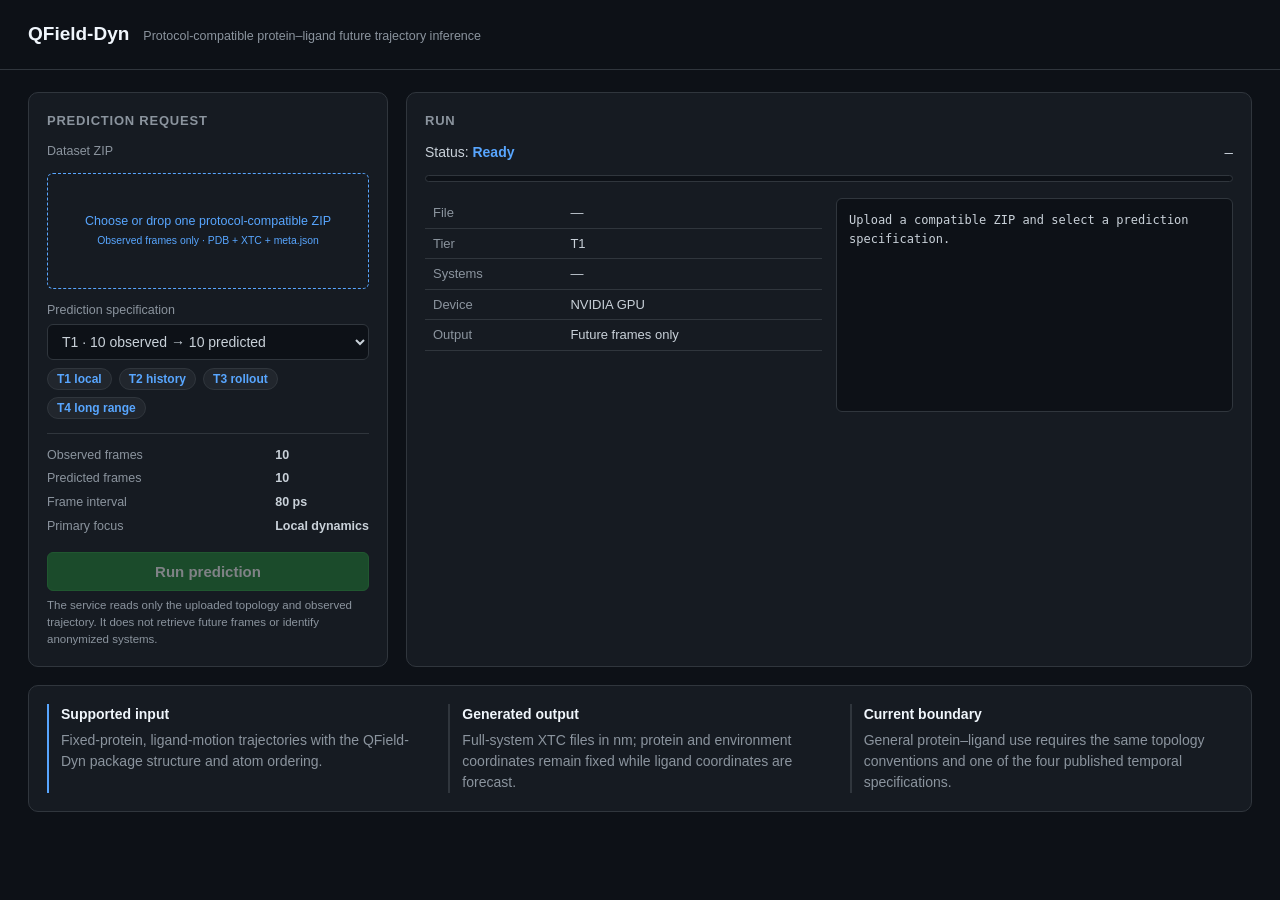
==== web/index.html @ 16ce9143 "Add public trajectory inference portal" ====
<!DOCTYPE html>
<html lang="en">
<head>
<meta charset="utf-8">
<meta name="viewport" content="width=device-width, initial-scale=1">
<title>QField-Dyn — Trajectory Forecast</title>
<style>
  :root {
    --bg:#0d1117; --panel:#161b22; --line:#30363d; --fg:#c9d1d9;
    --dim:#8b949e; --ok:#3fb950; --bad:#f85149; --hi:#58a6ff;
  }
  * { box-sizing:border-box; }
  body { margin:0; background:var(--bg); color:var(--fg); font:14px/1.5 -apple-system,"Segoe UI",Roboto,sans-serif; }
  code, .mono { font-family:ui-monospace,Menlo,Consolas,monospace; }
  header { padding:20px 28px; border-bottom:1px solid var(--line); display:flex; align-items:baseline; gap:14px; }
  header h1 { font-size:19px; margin:0; color:#f0f6fc; }
  header span { color:var(--dim); font-size:12.5px; }
  main { display:grid; grid-template-columns:360px 1fr; gap:18px; padding:22px 28px; max-width:1280px; margin:0 auto; }
  .panel { background:var(--panel); border:1px solid var(--line); border-radius:10px; padding:18px; }
  .panel h2 { font-size:13px; margin:0 0 12px; color:var(--dim); text-transform:uppercase; letter-spacing:.06em; }
  .run-grid { display:grid; grid-template-columns:1fr 1fr; gap:14px; }
  label { display:block; margin:12px 0 4px; color:var(--dim); font-size:12.5px; }
  input, select { width:100%; background:var(--bg); color:var(--fg); border:1px solid var(--line); border-radius:6px; padding:8px 10px; font:inherit; }
  .upload { display:flex; min-height:116px; border:1px dashed var(--hi); border-radius:6px; align-items:center; justify-content:center; text-align:center; color:var(--hi); cursor:pointer; padding:16px; }
  .upload:hover, .upload.drag { background:#111b2d; border-color:#79c0ff; }
  .upload input { display:none; }
  .chips { display:flex; flex-wrap:wrap; gap:7px; margin-top:8px; }
  .chip { width:auto; margin:0; padding:3px 9px; background:#21262d; color:var(--hi); border:1px solid var(--line); border-radius:999px; font-size:12px; font-weight:600; }
  .chip:hover { border-color:var(--hi); }
  button { width:100%; margin-top:16px; background:#238636; color:#fff; border:1px solid #2ea043; border-radius:6px; padding:10px; font-size:15px; font-weight:600; cursor:pointer; }
  button:disabled { opacity:.45; cursor:default; }
  .secondary { width:auto; margin:0; padding:4px 10px; background:#21262d; border-color:var(--line); color:var(--hi); font-size:12px; }
  .meta { margin-top:14px; padding-top:12px; border-top:1px solid var(--line); display:grid; grid-template-columns:1fr auto; gap:5px 12px; font-size:12.5px; }
  .meta span:nth-child(odd) { color:var(--dim); }
  .footnote { color:var(--dim); font-size:11.5px; margin-top:6px; }
  .status-line { display:flex; justify-content:space-between; align-items:center; margin-bottom:12px; }
  .ok { color:var(--ok); } .bad { color:var(--bad); } .run { color:var(--hi); }
  .progress { height:7px; background:var(--bg); border:1px solid var(--line); border-radius:999px; overflow:hidden; margin:10px 0 16px; }
  .progress > span { display:block; width:0; height:100%; background:var(--hi); transition:width .25s ease; }
  table { width:100%; border-collapse:collapse; font-size:13px; }
  th, td { text-align:left; padding:5px 8px; border-bottom:1px solid var(--line); vertical-align:top; }
  th { color:var(--dim); font-weight:500; }
  pre { margin:0; min-height:214px; background:var(--bg); border:1px solid var(--line); border-radius:6px; padding:12px; white-space:pre-wrap; color:var(--fg); font:12px/1.55 ui-monospace,Menlo,Consolas,monospace; }
  .download { display:none; width:100%; margin-top:12px; text-align:center; text-decoration:none; background:#238636; color:#fff; border:1px solid #2ea043; border-radius:6px; padding:9px; font-weight:600; }
  .boundary { grid-column:1/-1; display:grid; grid-template-columns:1fr 1fr 1fr; gap:18px; }
  .boundary strong { display:block; color:#f0f6fc; margin-bottom:5px; }
  .boundary div { border-left:2px solid var(--line); padding-left:12px; color:var(--dim); }
  .boundary div:first-child { border-color:var(--hi); }
  @media (max-width:900px) {
    main { grid-template-columns:1fr; padding:16px; }
    .run-grid, .boundary { grid-template-columns:1fr; }
    .boundary { grid-column:auto; }
    header { padding:16px; display:block; }
    header span { display:block; margin-top:3px; }
  }
</style>
</head>
<body>
<header><h1>QField-Dyn</h1><span>Protocol-compatible protein–ligand future trajectory inference</span></header>
<main>
  <section class="panel">
    <h2>Prediction request</h2>
    <label for="dataset">Dataset ZIP</label>
    <label class="upload" id="dropZone" for="dataset">
      <span id="uploadText">Choose or drop one protocol-compatible ZIP<br><small>Observed frames only · PDB + XTC + meta.json</small></span>
      <input id="dataset" type="file" accept=".zip,application/zip">
    </label>

    <label for="tier">Prediction specification</label>
    <select id="tier">
      <option value="T1">T1 · 10 observed → 10 predicted</option>
      <option value="T2">T2 · 80 observed → 20 predicted</option>
      <option value="T3">T3 · 20 observed → 80 predicted</option>
      <option value="T4">T4 · 10 observed → 490 predicted</option>
    </select>
    <div class="chips" aria-label="Quick specification selection">
      <button class="chip" type="button" data-tier="T1">T1 local</button>
      <button class="chip" type="button" data-tier="T2">T2 history</button>
      <button class="chip" type="button" data-tier="T3">T3 rollout</button>
      <button class="chip" type="button" data-tier="T4">T4 long range</button>
    </div>
    <div class="meta" id="specMeta"></div>
    <button id="runButton" type="button" disabled>Run prediction</button>
    <div class="footnote">The service reads only the uploaded topology and observed trajectory. It does not retrieve future frames or identify anonymized systems.</div>
  </section>

  <section class="panel">
    <h2>Run</h2>
    <div class="status-line"><span>Status: <strong id="status" class="run">Ready</strong></span><span class="mono" id="jobId">—</span></div>
    <div class="progress" aria-label="Prediction progress"><span id="progressBar"></span></div>
    <div class="run-grid">
      <div>
        <table>
          <tbody>
            <tr><th>File</th><td id="fileCell">—</td></tr>
            <tr><th>Tier</th><td id="tierCell">T1</td></tr>
            <tr><th>Systems</th><td id="systemsCell">—</td></tr>
            <tr><th>Device</th><td id="deviceCell">NVIDIA GPU</td></tr>
            <tr><th>Output</th><td id="outputCell">Future frames only</td></tr>
          </tbody>
        </table>
        <a class="download" id="download" href="#">⬇ Download prediction ZIP</a>
      </div>
      <div>
        <pre id="log">Upload a compatible ZIP and select a prediction specification.</pre>
      </div>
    </div>
  </section>

  <section class="panel boundary">
    <div><strong>Supported input</strong>Fixed-protein, ligand-motion trajectories with the QField-Dyn package structure and atom ordering.</div>
    <div><strong>Generated output</strong>Full-system XTC files in nm; protein and environment coordinates remain fixed while ligand coordinates are forecast.</div>
    <div><strong>Current boundary</strong>General protein–ligand use requires the same topology conventions and one of the four published temporal specifications.</div>
  </section>
</main>
<script>
const $ = id => document.getElementById(id);
const esc = s => String(s).replace(/[&<>"']/g, c => ({'&':'&amp;','<':'&lt;','>':'&gt;','"':'&quot;',"'":'&#39;'}[c]));
const specs = {
  T1:{obs:10,pred:10,dt:'80 ps',focus:'Local dynamics'},
  T2:{obs:80,pred:20,dt:'80 ps',focus:'History-conditioned forecast'},
  T3:{obs:20,pred:80,dt:'80 ps',focus:'Long rollout'},
  T4:{obs:10,pred:490,dt:'1,000 ps',focus:'Long-range stability'}
};
let selectedFile = null;
let requestSeq = 0;

function renderSpec() {
  const tier = $('tier').value;
  const s = specs[tier];
  $('specMeta').innerHTML = [
    ['Observed frames', s.obs], ['Predicted frames', s.pred],
    ['Frame interval', s.dt], ['Primary focus', s.focus]
  ].map(([k,v]) => `<span>${esc(k)}</span><strong>${esc(v)}</strong>`).join('');
  $('tierCell').innerHTML = esc(tier);
}

function chooseFile(file) {
  selectedFile = file || null;
  $('runButton').disabled = !selectedFile;
  $('fileCell').innerHTML = selectedFile ? esc(selectedFile.name) : '—';
  $('uploadText').innerHTML = selectedFile
    ? `${esc(selectedFile.name)}<br><small>${esc((selectedFile.size / 1048576).toFixed(2))} MiB</small>`
    : 'Choose or drop one protocol-compatible ZIP<br><small>Observed frames only · PDB + XTC + meta.json</small>';
}

function setState(label, css, progress, message) {
  $('status').className = css;
  $('status').innerHTML = esc(label);
  $('progressBar').style.width = `${Math.max(0, Math.min(100, Number(progress) || 0))}%`;
  $('log').innerHTML = esc(message);
}

async function pollJob(jobId, seq) {
  let transientFailures = 0;
  while (seq === requestSeq) {
    try {
      const response = await fetch(`/api/jobs/${encodeURIComponent(jobId)}`, {cache:'no-store'});
      if (!response.ok) throw new Error(`Status request failed (${response.status})`);
      const job = await response.json();
      transientFailures = 0;
      $('systemsCell').innerHTML = esc(job.systems ?? '—');
      setState(job.label, job.state === 'failed' ? 'bad' : job.state === 'completed' ? 'ok' : 'run', job.progress, job.message);
      if (job.state === 'completed') {
        $('download').href = job.download_url;
        $('download').style.display = 'block';
        $('runButton').disabled = false;
        return;
      }
      if (job.state === 'failed') {
        $('runButton').disabled = false;
        return;
      }
    } catch (error) {
      transientFailures += 1;
      if (transientFailures >= 3) {
        setState('Connection error', 'bad', 0, error.message);
        $('runButton').disabled = false;
        return;
      }
    }
    await new Promise(resolve => setTimeout(resolve, 1000));
  }
}

async function submitJob() {
  if (!selectedFile) return;
  const seq = ++requestSeq;
  $('runButton').disabled = true;
  $('download').style.display = 'none';
  $('jobId').innerHTML = '—';
  $('systemsCell').innerHTML = '—';
  setState('Uploading', 'run', 3, 'Uploading observed trajectory package…');
  const body = new FormData();
  body.append('tier', $('tier').value);
  body.append('dataset', selectedFile, selectedFile.name);
  try {
    const response = await fetch('/api/jobs', {method:'POST', body});
    const data = await response.json();
    if (!response.ok) throw new Error(data.error || `Request failed (${response.status})`);
    if (seq !== requestSeq) return;
    $('jobId').innerHTML = esc(data.job_id);
    await pollJob(data.job_id, seq);
  } catch (error) {
    if (seq !== requestSeq) return;
    setState('Request failed', 'bad', 0, error.message);
    $('runButton').disabled = false;
  }
}

$('tier').addEventListener('change', renderSpec);
$('dataset').addEventListener('change', event => chooseFile(event.target.files[0]));
$('runButton').addEventListener('click', submitJob);
document.querySelectorAll('[data-tier]').forEach(button => button.addEventListener('click', () => {
  $('tier').value = button.dataset.tier;
  renderSpec();
}));
const dropZone = $('dropZone');
['dragenter','dragover'].forEach(name => dropZone.addEventListener(name, event => { event.preventDefault(); dropZone.classList.add('drag'); }));
['dragleave','drop'].forEach(name => dropZone.addEventListener(name, event => { event.preventDefault(); dropZone.classList.remove('drag'); }));
dropZone.addEventListener('drop', event => chooseFile(event.dataTransfer.files[0]));
renderSpec();
</script>
</body>
</html>
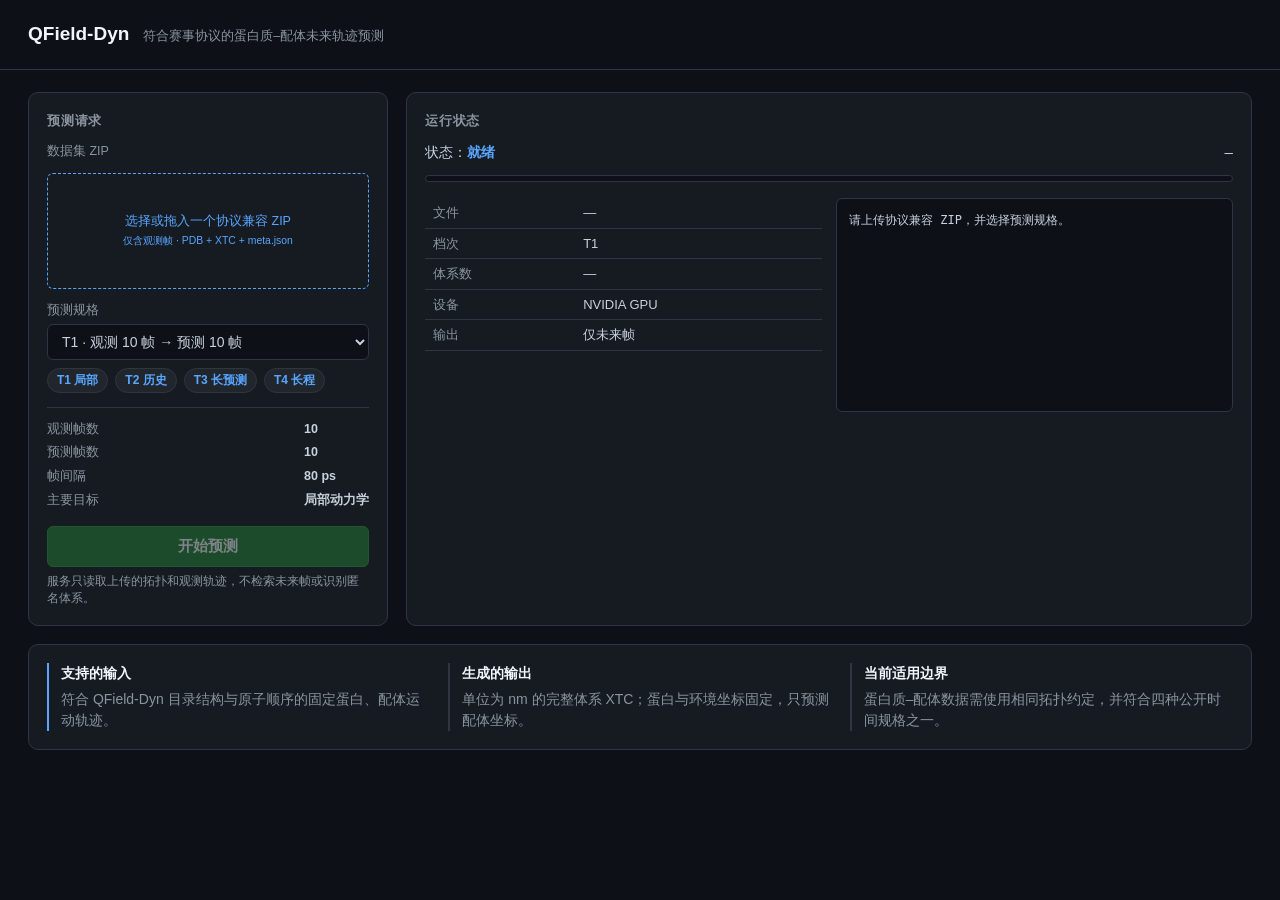
==== commit dd4ac751: "Localize public inference portal" ====
--- a/web/index.html
+++ b/web/index.html
@@ -1,9 +1,9 @@
 <!DOCTYPE html>
-<html lang="en">
+<html lang="zh-CN">
 <head>
 <meta charset="utf-8">
 <meta name="viewport" content="width=device-width, initial-scale=1">
-<title>QField-Dyn — Trajectory Forecast</title>
+<title>QField-Dyn — 蛋白质–配体轨迹预测</title>
 <style>
   :root {
     --bg:#0d1117; --panel:#161b22; --line:#30363d; --fg:#c9d1d9;
@@ -56,71 +56,71 @@
 </style>
 </head>
 <body>
-<header><h1>QField-Dyn</h1><span>Protocol-compatible protein–ligand future trajectory inference</span></header>
+<header><h1>QField-Dyn</h1><span>符合赛事协议的蛋白质–配体未来轨迹预测</span></header>
 <main>
   <section class="panel">
-    <h2>Prediction request</h2>
-    <label for="dataset">Dataset ZIP</label>
+    <h2>预测请求</h2>
+    <label for="dataset">数据集 ZIP</label>
     <label class="upload" id="dropZone" for="dataset">
-      <span id="uploadText">Choose or drop one protocol-compatible ZIP<br><small>Observed frames only · PDB + XTC + meta.json</small></span>
+      <span id="uploadText">选择或拖入一个协议兼容 ZIP<br><small>仅含观测帧 · PDB + XTC + meta.json</small></span>
       <input id="dataset" type="file" accept=".zip,application/zip">
     </label>
 
-    <label for="tier">Prediction specification</label>
+    <label for="tier">预测规格</label>
     <select id="tier">
-      <option value="T1">T1 · 10 observed → 10 predicted</option>
-      <option value="T2">T2 · 80 observed → 20 predicted</option>
-      <option value="T3">T3 · 20 observed → 80 predicted</option>
-      <option value="T4">T4 · 10 observed → 490 predicted</option>
+      <option value="T1">T1 · 观测 10 帧 → 预测 10 帧</option>
+      <option value="T2">T2 · 观测 80 帧 → 预测 20 帧</option>
+      <option value="T3">T3 · 观测 20 帧 → 预测 80 帧</option>
+      <option value="T4">T4 · 观测 10 帧 → 预测 490 帧</option>
     </select>
-    <div class="chips" aria-label="Quick specification selection">
-      <button class="chip" type="button" data-tier="T1">T1 local</button>
-      <button class="chip" type="button" data-tier="T2">T2 history</button>
-      <button class="chip" type="button" data-tier="T3">T3 rollout</button>
-      <button class="chip" type="button" data-tier="T4">T4 long range</button>
+    <div class="chips" aria-label="快速选择预测规格">
+      <button class="chip" type="button" data-tier="T1">T1 局部</button>
+      <button class="chip" type="button" data-tier="T2">T2 历史</button>
+      <button class="chip" type="button" data-tier="T3">T3 长预测</button>
+      <button class="chip" type="button" data-tier="T4">T4 长程</button>
     </div>
     <div class="meta" id="specMeta"></div>
-    <button id="runButton" type="button" disabled>Run prediction</button>
-    <div class="footnote">The service reads only the uploaded topology and observed trajectory. It does not retrieve future frames or identify anonymized systems.</div>
+    <button id="runButton" type="button" disabled>开始预测</button>
+    <div class="footnote">服务只读取上传的拓扑和观测轨迹，不检索未来帧或识别匿名体系。</div>
   </section>
 
   <section class="panel">
-    <h2>Run</h2>
-    <div class="status-line"><span>Status: <strong id="status" class="run">Ready</strong></span><span class="mono" id="jobId">—</span></div>
-    <div class="progress" aria-label="Prediction progress"><span id="progressBar"></span></div>
+    <h2>运行状态</h2>
+    <div class="status-line"><span>状态：<strong id="status" class="run">就绪</strong></span><span class="mono" id="jobId">—</span></div>
+    <div class="progress" aria-label="预测进度"><span id="progressBar"></span></div>
     <div class="run-grid">
       <div>
         <table>
           <tbody>
-            <tr><th>File</th><td id="fileCell">—</td></tr>
-            <tr><th>Tier</th><td id="tierCell">T1</td></tr>
-            <tr><th>Systems</th><td id="systemsCell">—</td></tr>
-            <tr><th>Device</th><td id="deviceCell">NVIDIA GPU</td></tr>
-            <tr><th>Output</th><td id="outputCell">Future frames only</td></tr>
+            <tr><th>文件</th><td id="fileCell">—</td></tr>
+            <tr><th>档次</th><td id="tierCell">T1</td></tr>
+            <tr><th>体系数</th><td id="systemsCell">—</td></tr>
+            <tr><th>设备</th><td id="deviceCell">NVIDIA GPU</td></tr>
+            <tr><th>输出</th><td id="outputCell">仅未来帧</td></tr>
           </tbody>
         </table>
-        <a class="download" id="download" href="#">⬇ Download prediction ZIP</a>
+        <a class="download" id="download" href="#">⬇ 下载预测结果 ZIP</a>
       </div>
       <div>
-        <pre id="log">Upload a compatible ZIP and select a prediction specification.</pre>
+        <pre id="log">请上传协议兼容 ZIP，并选择预测规格。</pre>
       </div>
     </div>
   </section>
 
   <section class="panel boundary">
-    <div><strong>Supported input</strong>Fixed-protein, ligand-motion trajectories with the QField-Dyn package structure and atom ordering.</div>
-    <div><strong>Generated output</strong>Full-system XTC files in nm; protein and environment coordinates remain fixed while ligand coordinates are forecast.</div>
-    <div><strong>Current boundary</strong>General protein–ligand use requires the same topology conventions and one of the four published temporal specifications.</div>
+    <div><strong>支持的输入</strong>符合 QField-Dyn 目录结构与原子顺序的固定蛋白、配体运动轨迹。</div>
+    <div><strong>生成的输出</strong>单位为 nm 的完整体系 XTC；蛋白与环境坐标固定，只预测配体坐标。</div>
+    <div><strong>当前适用边界</strong>蛋白质–配体数据需使用相同拓扑约定，并符合四种公开时间规格之一。</div>
   </section>
 </main>
 <script>
 const $ = id => document.getElementById(id);
 const esc = s => String(s).replace(/[&<>"']/g, c => ({'&':'&amp;','<':'&lt;','>':'&gt;','"':'&quot;',"'":'&#39;'}[c]));
 const specs = {
-  T1:{obs:10,pred:10,dt:'80 ps',focus:'Local dynamics'},
-  T2:{obs:80,pred:20,dt:'80 ps',focus:'History-conditioned forecast'},
-  T3:{obs:20,pred:80,dt:'80 ps',focus:'Long rollout'},
-  T4:{obs:10,pred:490,dt:'1,000 ps',focus:'Long-range stability'}
+  T1:{obs:10,pred:10,dt:'80 ps',focus:'局部动力学'},
+  T2:{obs:80,pred:20,dt:'80 ps',focus:'历史条件预测'},
+  T3:{obs:20,pred:80,dt:'80 ps',focus:'长时滚动预测'},
+  T4:{obs:10,pred:490,dt:'1,000 ps',focus:'长程稳定性'}
 };
 let selectedFile = null;
 let requestSeq = 0;
@@ -129,8 +129,8 @@
   const tier = $('tier').value;
   const s = specs[tier];
   $('specMeta').innerHTML = [
-    ['Observed frames', s.obs], ['Predicted frames', s.pred],
-    ['Frame interval', s.dt], ['Primary focus', s.focus]
+    ['观测帧数', s.obs], ['预测帧数', s.pred],
+    ['帧间隔', s.dt], ['主要目标', s.focus]
   ].map(([k,v]) => `<span>${esc(k)}</span><strong>${esc(v)}</strong>`).join('');
   $('tierCell').innerHTML = esc(tier);
 }
@@ -141,7 +141,7 @@
   $('fileCell').innerHTML = selectedFile ? esc(selectedFile.name) : '—';
   $('uploadText').innerHTML = selectedFile
     ? `${esc(selectedFile.name)}<br><small>${esc((selectedFile.size / 1048576).toFixed(2))} MiB</small>`
-    : 'Choose or drop one protocol-compatible ZIP<br><small>Observed frames only · PDB + XTC + meta.json</small>';
+    : '选择或拖入一个协议兼容 ZIP<br><small>仅含观测帧 · PDB + XTC + meta.json</small>';
 }
 
 function setState(label, css, progress, message) {
@@ -156,7 +156,7 @@
   while (seq === requestSeq) {
     try {
       const response = await fetch(`/api/jobs/${encodeURIComponent(jobId)}`, {cache:'no-store'});
-      if (!response.ok) throw new Error(`Status request failed (${response.status})`);
+      if (!response.ok) throw new Error(`状态请求失败（${response.status}）`);
       const job = await response.json();
       transientFailures = 0;
       $('systemsCell').innerHTML = esc(job.systems ?? '—');
@@ -174,7 +174,7 @@
     } catch (error) {
       transientFailures += 1;
       if (transientFailures >= 3) {
-        setState('Connection error', 'bad', 0, error.message);
+        setState('连接失败', 'bad', 0, error.message);
         $('runButton').disabled = false;
         return;
       }
@@ -190,20 +190,20 @@
   $('download').style.display = 'none';
   $('jobId').innerHTML = '—';
   $('systemsCell').innerHTML = '—';
-  setState('Uploading', 'run', 3, 'Uploading observed trajectory package…');
+  setState('上传中', 'run', 3, '正在上传观测轨迹包…');
   const body = new FormData();
   body.append('tier', $('tier').value);
   body.append('dataset', selectedFile, selectedFile.name);
   try {
     const response = await fetch('/api/jobs', {method:'POST', body});
     const data = await response.json();
-    if (!response.ok) throw new Error(data.error || `Request failed (${response.status})`);
+    if (!response.ok) throw new Error(data.error || `请求失败（${response.status}）`);
     if (seq !== requestSeq) return;
     $('jobId').innerHTML = esc(data.job_id);
     await pollJob(data.job_id, seq);
   } catch (error) {
     if (seq !== requestSeq) return;
-    setState('Request failed', 'bad', 0, error.message);
+    setState('请求失败', 'bad', 0, error.message);
     $('runButton').disabled = false;
   }
 }
